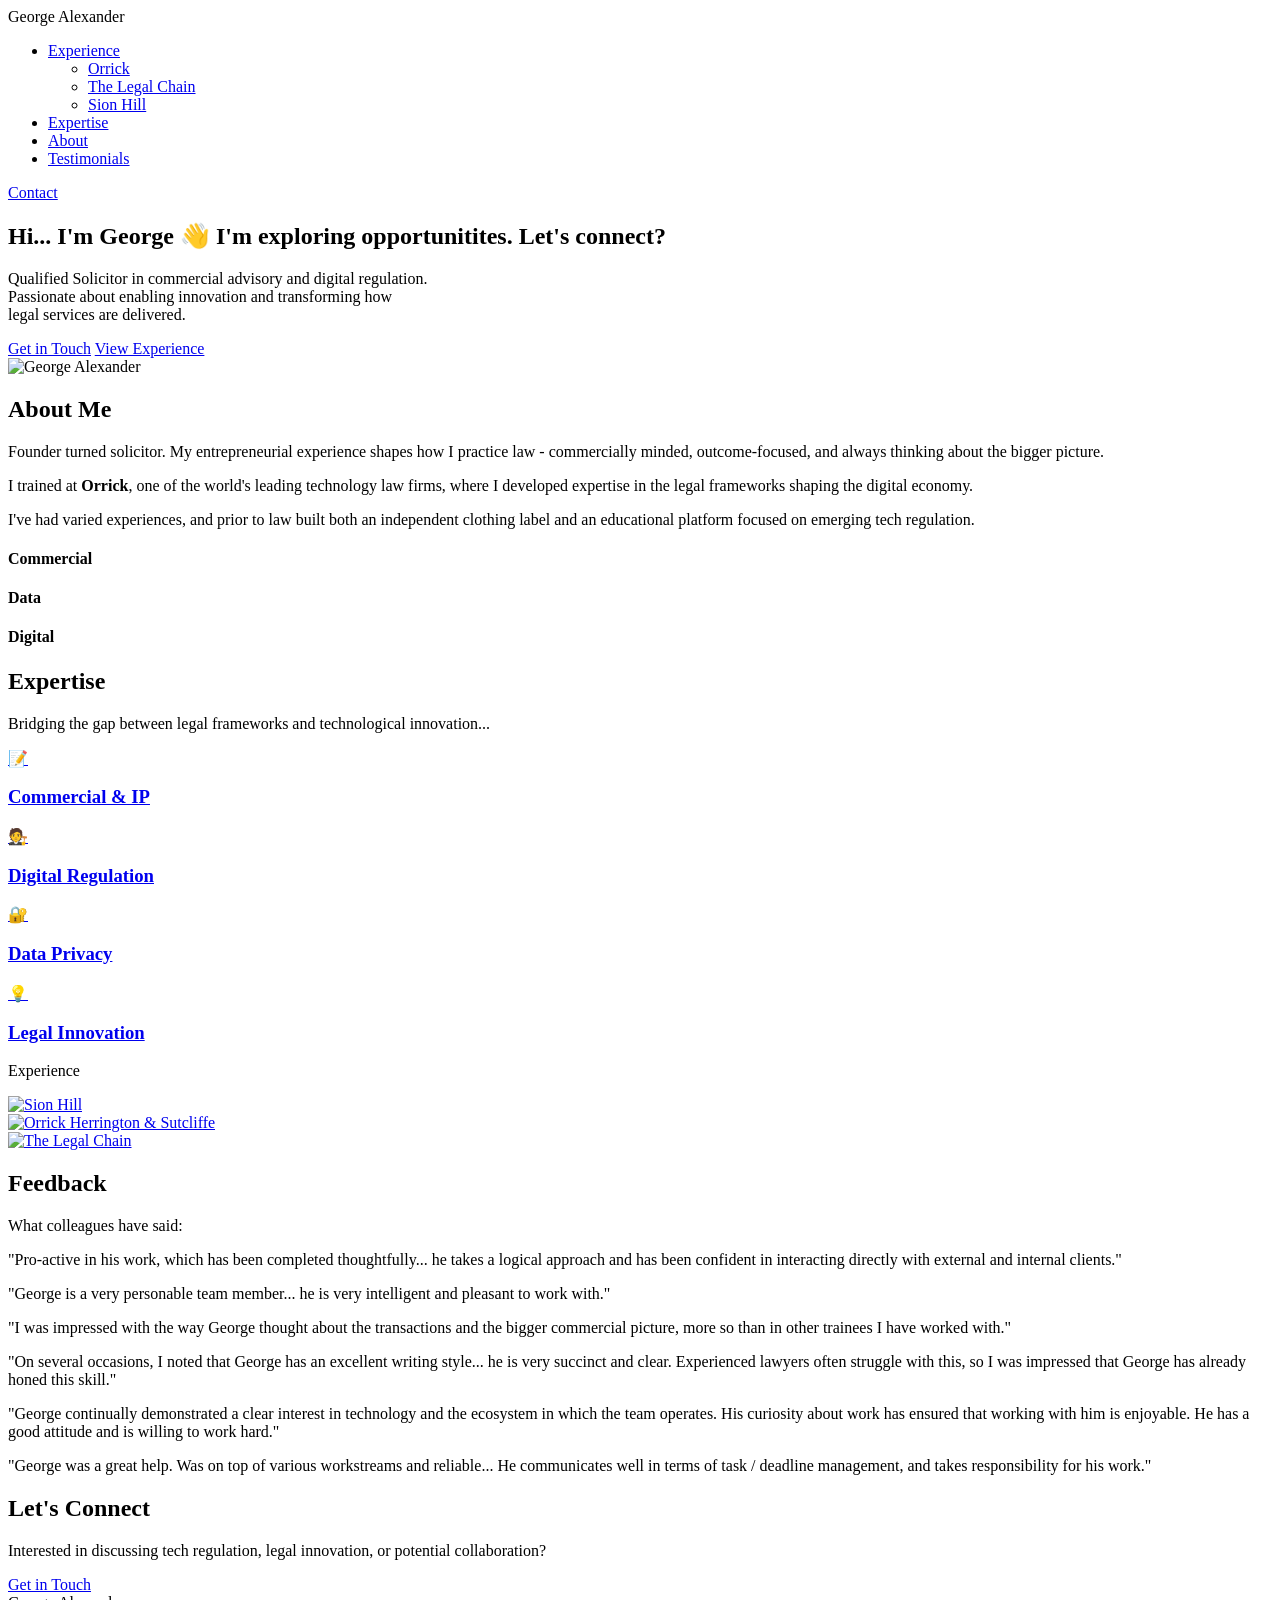
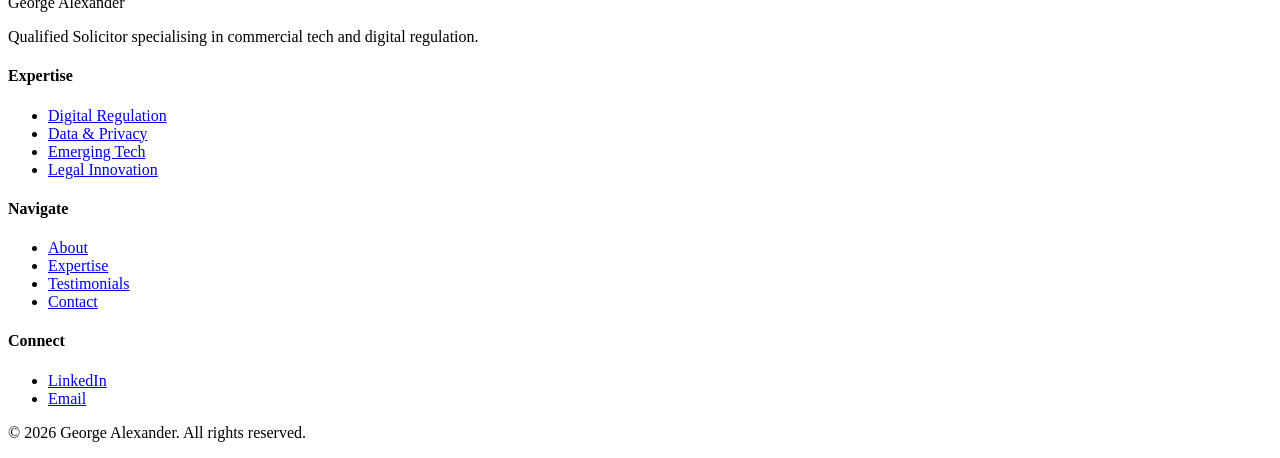
==== index.html @ dc5051fe "Add files via upload" ====
<!DOCTYPE html>
<html lang="en">
<head>
    <meta charset="UTF-8">
    <meta name="viewport" content="width=device-width, initial-scale=1.0">
    <title>George Alexander | Tech & Digital Regulation Solicitor</title>
    <link rel="preconnect" href="https://fonts.googleapis.com">
    <link rel="preconnect" href="https://fonts.gstatic.com" crossorigin>
    <link href="https://fonts.googleapis.com/css2?family=Space+Grotesk:wght@400;500;600;700&family=Inter:wght@400;500;600&display=swap" rel="stylesheet">
    <link rel="stylesheet" href="css/styles.css">
    <script>
        // Run before render to prevent browser scrolling to hash anchors
        if (history.scrollRestoration) history.scrollRestoration = 'manual';
        if (location.hash) history.replaceState(null, '', location.pathname + location.search);
        window.scrollTo(0, 0);
    </script>
</head>
<body>
    <!-- Navigation -->
    <nav>
        <div class="logo">George Alexander</div>
        <ul class="nav-links">
            <li class="nav-dropdown">
                <a href="#" class="nav-dropdown-toggle">Experience</a>
                <ul class="nav-dropdown-menu">
                    <li><a href="orrick.html">Orrick</a></li>
                    <li><a href="legal-chain.html">The Legal Chain</a></li>
                    <li><a href="sion-hill.html">Sion Hill</a></li>
                </ul>
            </li>
            <li><a href="#services">Expertise</a></li>
            <li><a href="#about">About</a></li>
            <li><a href="#testimonials">Testimonials</a></li>
        </ul>
        <a href="https://www.linkedin.com/in/george-alexander-3714641a6/" target="_blank" class="nav-cta">Contact</a>
    </nav>

    <!-- Hero Section -->
    <section class="hero">
        <div class="hero-content">
            <h1 class="hero-title" id="heroTitle">
                <span id="greeting"><span class="hi-text">Hi...</span> <span class="george">I'm George</span> <span class="emoji">👋</span></span>
                <span id="intro"><span class="im-text">I'm exploring opportunitites.</span></span>
                <span id="finalName"><span class="first-name">Let's</span> <span class="last-name">connect?</span></span>
         </h1>
            <p class="hero-tagline">
                Qualified Solicitor in <span>commercial advisory</span> and <span>digital regulation</span>.<br>
                Passionate about enabling innovation and transforming how <br>
                legal services are delivered.
            </p>
            <div class="hero-cta">
                <a href="https://www.linkedin.com/in/george-alexander-3714641a6/" target="_blank" class="btn-primary">Get in Touch</a>
                <a href="#services" class="btn-secondary">View Experience</a>
            </div>
        </div>
    </section>

  <!-- About Section -->
    <section class="about" id="about">
        <div class="about-container">
            <div class="about-image">
                <img src="assets/images/george-alexander.jpg" alt="George Alexander">
            </div>
            <div class="about-content">
                <h2>About Me</h2>
                <p>Founder turned solicitor. My entrepreneurial experience shapes how I practice law - commercially minded, outcome-focused, and always thinking about the bigger picture.</p>
                <p>I trained at <strong>Orrick</strong>, one of the world's leading technology law firms, where I developed expertise in the legal frameworks shaping the digital economy.</p>
                <p>I've had varied experiences, and prior to law built both an independent clothing label and an educational platform focused on emerging tech regulation.<br>
                    </p>
                <div class="about-stats">
                    <div class="stat">
                        <h4>Commercial</h4>
                        
                    </div>
                    <div class="stat">
                        <h4>Data</h4>
                       
                    </div>
                    <div class="stat">
                        <h4>Digital</h4>
                        
                    </div>
                </div>
            </div>
        </div>
    </section>
    
    <!-- Expertise Section -->
    <section class="services" id="services">
        <div class="section-header">
            <h2 class="section-title">Expertise</h2>
            <p class="section-subtitle">Bridging the gap between legal frameworks and technological innovation...</p>
        </div>
        <div class="services-grid">
            <a href="orrick.html" class="service-card green">
                <div class="service-icon">📝</div>
                <h3>Commercial & IP</h3>
            </a>
            <a href="orrick.html" class="service-card blue">
                <div class="service-icon">🧑‍⚖️</div>
                <h3>Digital Regulation</h3>
            </a>
            <a href="orrick.html" class="service-card purple">
                <div class="service-icon">🔐</div>
                <h3>Data Privacy</h3>
            </a>
            <a href="orrick.html" class="service-card orange">
                <div class="service-icon">💡</div>
                <h3>Legal Innovation</h3>
            </a>
        </div>
    </section>

    <!-- Experience Bar -->
    <section class="experience-bar">
        <div class="experience-container">
            <p class="experience-text">Experience</p>
            <div class="experience-logos">
                <div class="experience-item">
                    <a href="sion-hill.html">
                        <img src="assets/logos/sion-hill-logo.jpg" alt="Sion Hill" class="experience-logo sion-hill">
                    </a>
                </div>
                <div class="experience-item">
                    <a href="orrick.html">
                        <img src="assets/logos/orrick-logo.png" alt="Orrick Herrington & Sutcliffe" class="experience-logo orrick">
                    </a>
                </div>
                <div class="experience-item">
                    <a href="legal-chain.html">
                        <img src="assets/logos/tlc-logo.jpg" alt="The Legal Chain" class="experience-logo">
                    </a>
                </div>
            </div>
        </div>
    </section>

    <!-- Testimonials -->
    <section class="testimonials" id="testimonials">
        <div class="section-header">
            <h2 class="section-title">Feedback</h2>
            <p class="section-subtitle">What colleagues have said:</p>
        </div>
        <div class="testimonial-grid">
            <div class="testimonial-card">
                <p>"Pro-active in his work, which has been completed thoughtfully... he takes a logical approach and has been confident in interacting directly with external and internal clients."</p>
            </div>
            <div class="testimonial-card">
                <p>"George is a very personable team member... he is very intelligent and pleasant to work with."</p>
            </div>
            <div class="testimonial-card">
                <p>"I was impressed with the way George thought about the transactions and the bigger commercial picture, more so than in other trainees I have worked with."</p>
            </div>
            <div class="testimonial-card">
                <p>"On several occasions, I noted that George has an excellent writing style... he is very succinct and clear. Experienced lawyers often struggle with this, so I was impressed that George has already honed this skill."</p>
            </div>
            <div class="testimonial-card">
                <p>"George continually demonstrated a clear interest in technology and the ecosystem in which the team operates. His curiosity about work has ensured that working with him is enjoyable. He has a good attitude and is willing to work hard."</p>
            </div>
            <div class="testimonial-card">
                <p>"George was a great help. Was on top of various workstreams and reliable... He communicates well in terms of task / deadline management, and takes responsibility for his work."</p>
            </div>
        </div>
    </section>

    <!-- CTA Section -->
    <section class="cta" id="contact">
        <div class="cta-container">
            <h2>Let's Connect</h2>
            <p>Interested in discussing tech regulation, legal innovation, or potential collaboration?</p>
            <a href="https://www.linkedin.com/in/george-alexander-3714641a6/" target="_blank" class="btn-primary">Get in Touch</a>
        </div>
    </section>

    <!-- Footer -->
    <footer>
        <div class="footer-container">
            <div class="footer-brand">
                <div class="logo">George Alexander</div>
                <p>Qualified Solicitor specialising in commercial tech and digital regulation.</p>
            </div>
            <div class="footer-links">
                <h4>Expertise</h4>
                <ul>
                    <li><a href="#services">Digital Regulation</a></li>
                    <li><a href="#services">Data & Privacy</a></li>
                    <li><a href="#services">Emerging Tech</a></li>
                    <li><a href="#services">Legal Innovation</a></li>
                </ul>
            </div>
            <div class="footer-links">
                <h4>Navigate</h4>
                <ul>
                    <li><a href="#about">About</a></li>
                    <li><a href="#services">Expertise</a></li>
                    <li><a href="#testimonials">Testimonials</a></li>
                    <li><a href="#contact">Contact</a></li>
                </ul>
            </div>
            <div class="footer-links">
                <h4>Connect</h4>
                <ul>
                    <li><a href="https://www.linkedin.com/in/george-alexander-3714641a6/" target="_blank">LinkedIn</a></li>
                    <li><a href="#">Email</a></li>
                </ul>
            </div>
        </div>
        <div class="footer-bottom">
            <p>&copy; 2026 George Alexander. All rights reserved.</p>
        </div>
    </footer>
    <script src="js/main.js"></script>
</body>
</html>
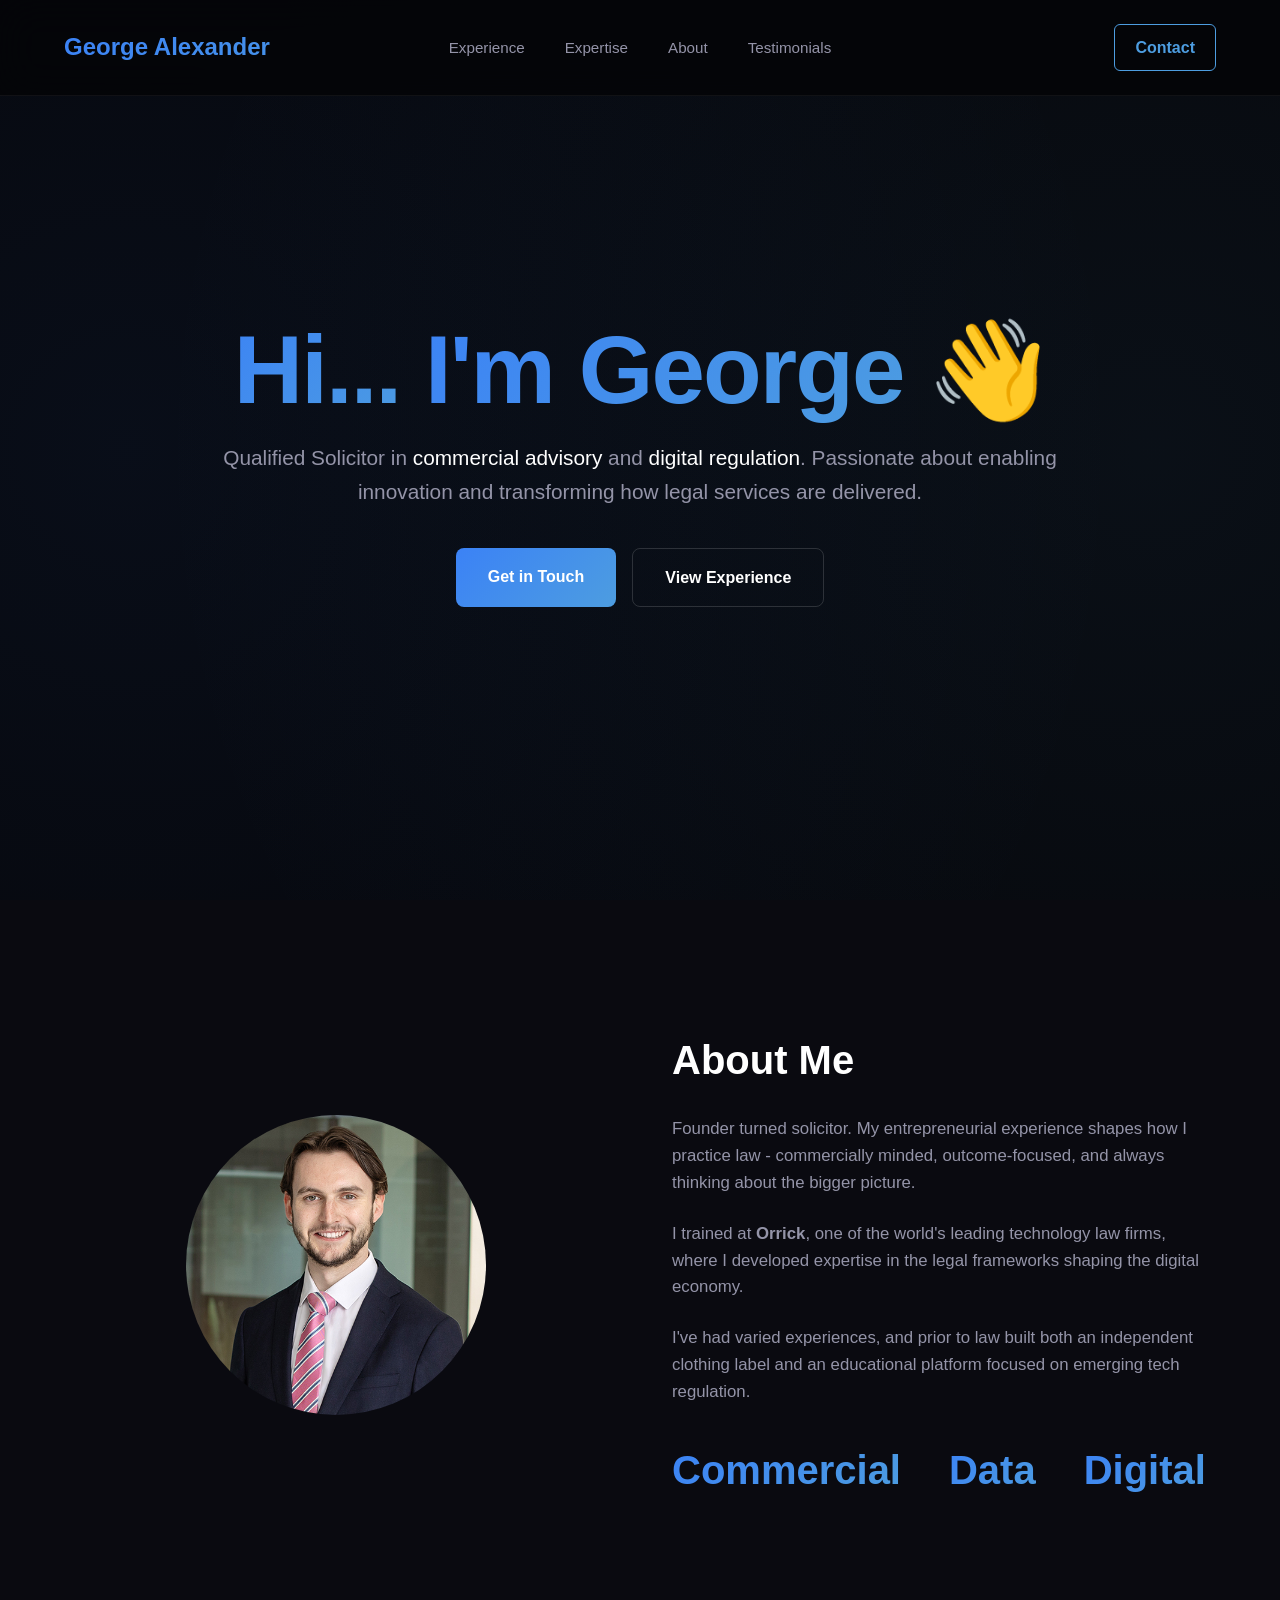
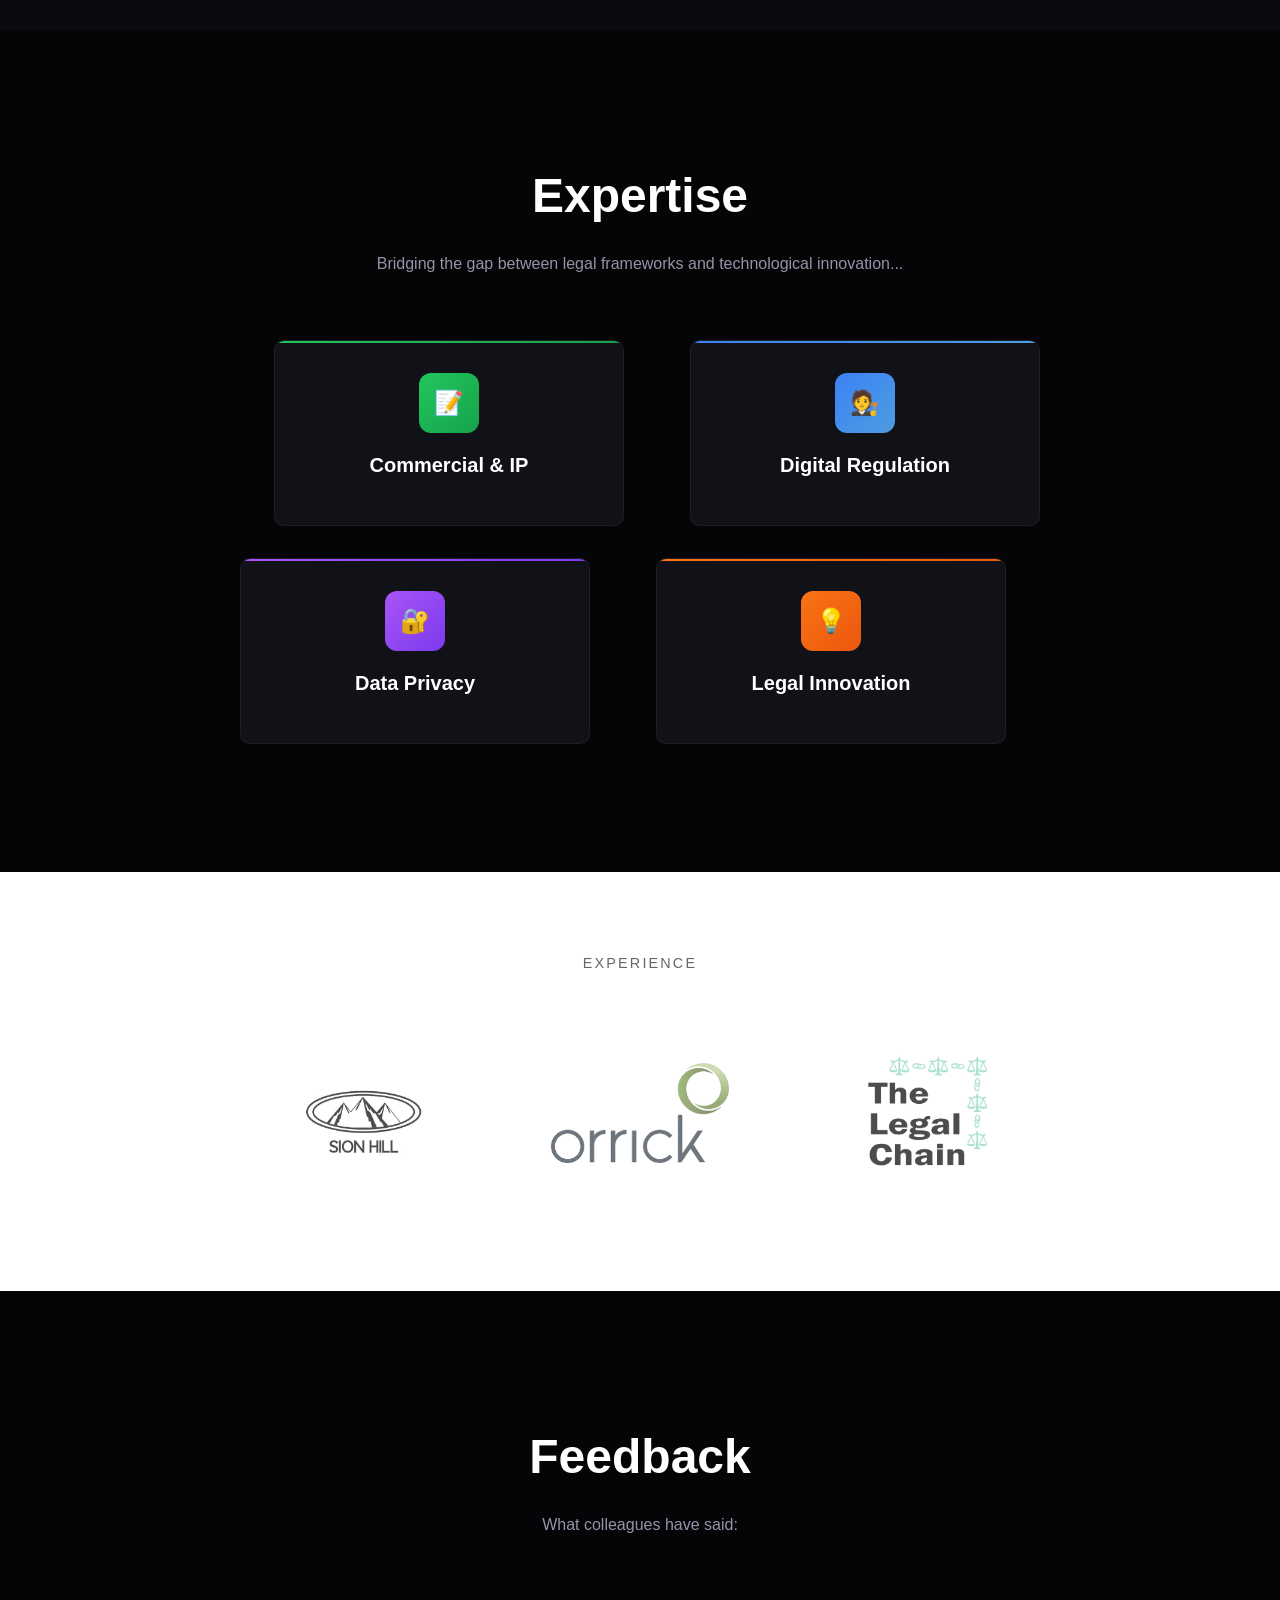
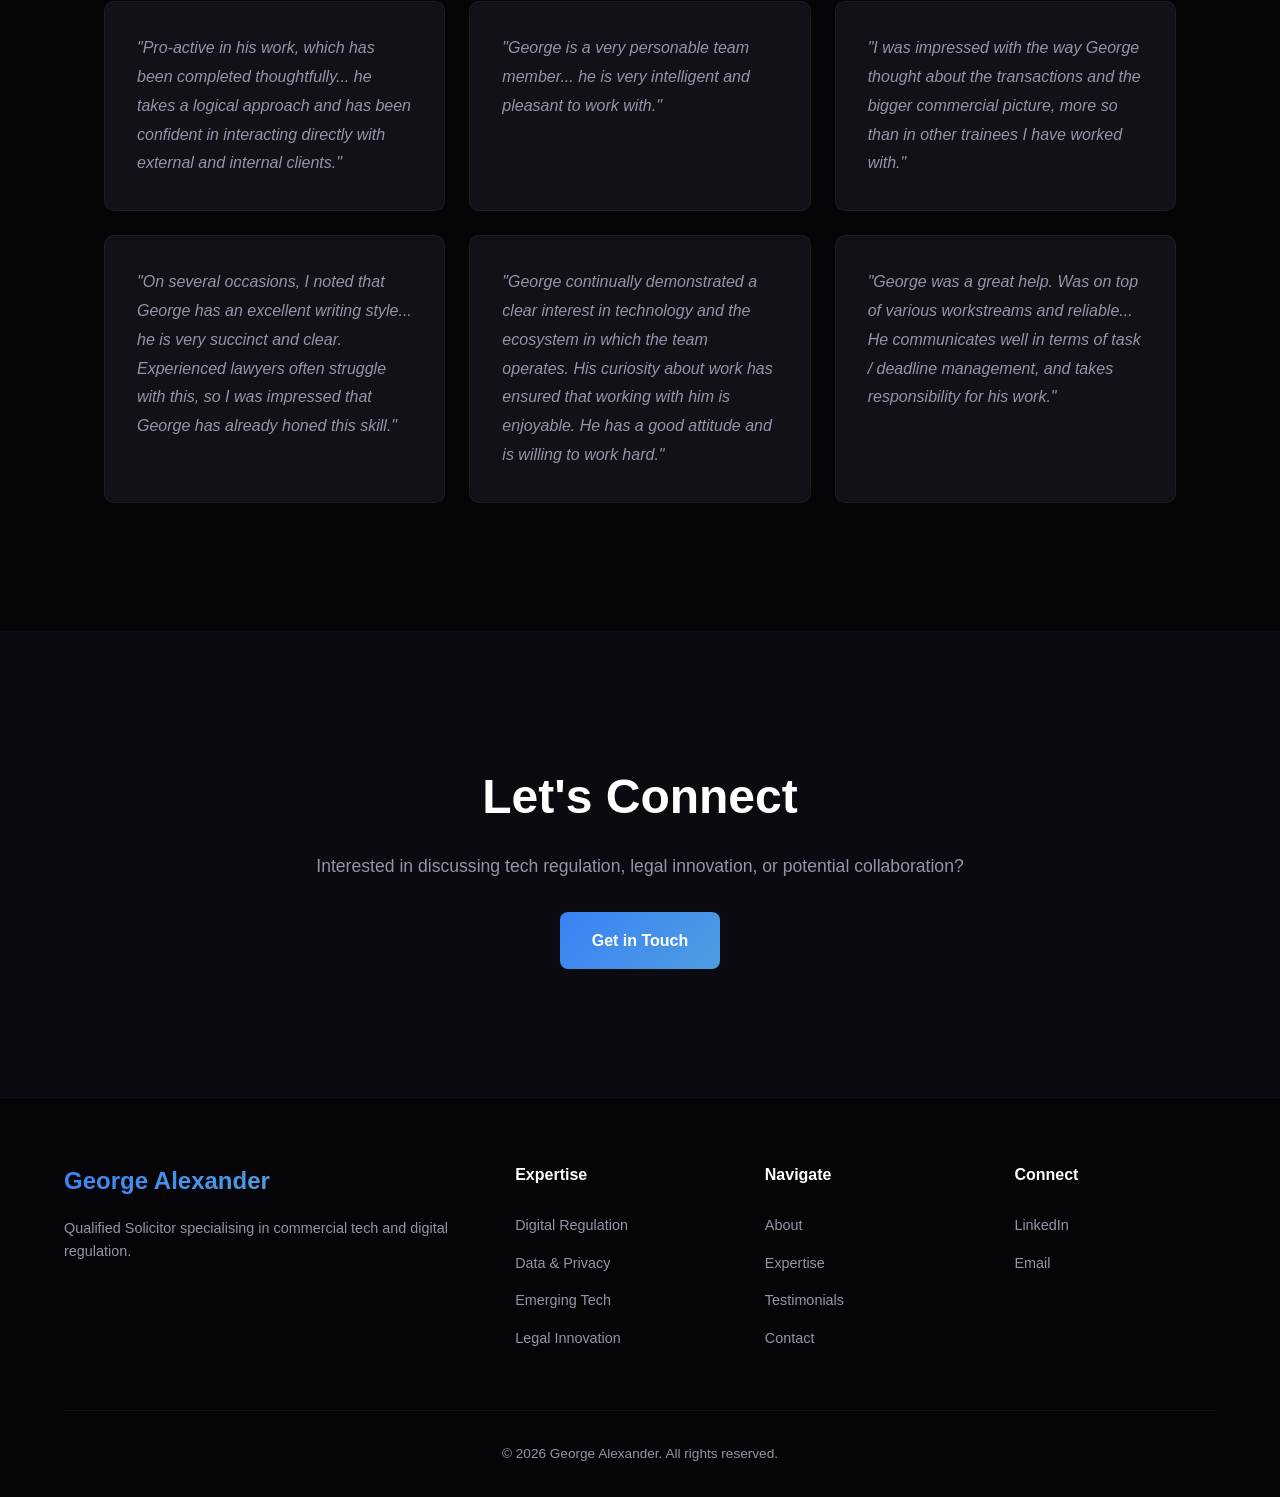
==== commit 3b309b5d: "Add mobile responsiveness across all pages - Add hamburger menu for mobile nav on all 4 pages - Fix " ====
--- a/index.html
+++ b/index.html
@@ -32,7 +32,12 @@
             <li><a href="#about">About</a></li>
             <li><a href="#testimonials">Testimonials</a></li>
         </ul>
-        <a href="https://www.linkedin.com/in/george-alexander-3714641a6/" target="_blank" class="nav-cta">Contact</a>
+        <div class="nav-right">
+            <a href="https://www.linkedin.com/in/george-alexander-3714641a6/" target="_blank" class="nav-cta">Contact</a>
+            <button class="nav-hamburger" aria-label="Toggle menu">
+                <span></span><span></span><span></span>
+            </button>
+        </div>
     </nav>
 
     <!-- Hero Section -->
@@ -44,8 +49,8 @@
                 <span id="finalName"><span class="first-name">Let's</span> <span class="last-name">connect?</span></span>
          </h1>
             <p class="hero-tagline">
-                Qualified Solicitor in <span>commercial advisory</span> and <span>digital regulation</span>.<br>
-                Passionate about enabling innovation and transforming how <br>
+                Qualified Solicitor in <span>commercial advisory</span> and <span>digital regulation</span>.
+                Passionate about enabling innovation and transforming how
                 legal services are delivered.
             </p>
             <div class="hero-cta">
--- a/css/styles.css
+++ b/css/styles.css
@@ -0,0 +1,1051 @@
+/* ========================================
+   George Alexander Portfolio - Main Styles
+   ======================================== */
+
+/* Reset & Variables */
+* {
+    margin: 0;
+    padding: 0;
+    box-sizing: border-box;
+}
+
+:root {
+    --bg-primary: #050508;
+    --bg-secondary: #0a0a10;
+    --bg-card: #111118;
+    --text-primary: #ffffff;
+    --text-secondary: #9494a8;
+    --accent-blue: #4d9de0;
+    --accent-blue-bright: #3b82f6;
+    --accent-blue-dark: #2563eb;
+    --gradient: linear-gradient(135deg, #3b82f6 0%, #4d9de0 100%);
+}
+
+body {
+    font-family: 'Inter', sans-serif;
+    background-color: var(--bg-primary);
+    color: var(--text-primary);
+    line-height: 1.6;
+    overflow-x: hidden;
+}
+
+/* ========================================
+   Navigation
+   ======================================== */
+nav {
+    position: fixed;
+    top: 0;
+    width: 100%;
+    padding: 1.5rem 5%;
+    display: grid;
+    grid-template-columns: 1fr auto 1fr;
+    align-items: center;
+    z-index: 1000;
+    background: rgba(5, 5, 8, 0.9);
+    backdrop-filter: blur(20px);
+    border-bottom: 1px solid rgba(255, 255, 255, 0.05);
+}
+
+
+.logo {
+    font-family: 'Space Grotesk', sans-serif;
+    font-size: 1.5rem;
+    font-weight: 700;
+    background: var(--gradient);
+    -webkit-background-clip: text;
+    -webkit-text-fill-color: transparent;
+    background-clip: text;
+}
+
+.nav-links {
+    display: flex;
+    gap: 2.5rem;
+    list-style: none;
+}
+
+.nav-links a {
+    color: var(--text-secondary);
+    text-decoration: none;
+    font-size: 0.95rem;
+    font-weight: 500;
+    transition: color 0.3s ease;
+}
+
+.nav-links a:hover {
+    color: var(--text-primary);
+}
+
+/* Dropdown */
+.nav-dropdown {
+    position: relative;
+}
+
+.nav-dropdown-toggle {
+    cursor: pointer;
+}
+
+.nav-dropdown-menu {
+    position: absolute;
+    top: 100%;
+    left: 50%;
+    transform: translateX(-50%);
+    margin-top: 0.75rem;
+    background: rgba(17, 17, 24, 0.95);
+    backdrop-filter: blur(20px);
+    border: 1px solid rgba(255, 255, 255, 0.1);
+    border-radius: 10px;
+    padding: 0.5rem 0;
+    min-width: 180px;
+    list-style: none;
+    opacity: 0;
+    visibility: hidden;
+    transition: opacity 0.2s ease, visibility 0.2s ease, transform 0.2s ease;
+    transform: translateX(-50%) translateY(5px);
+    z-index: 1001;
+}
+
+.nav-dropdown:hover .nav-dropdown-menu {
+    opacity: 1;
+    visibility: visible;
+    transform: translateX(-50%) translateY(0);
+}
+
+.nav-dropdown-menu li {
+    margin: 0;
+}
+
+.nav-dropdown-menu a {
+    display: block;
+    padding: 0.6rem 1.25rem;
+    color: var(--text-secondary);
+    text-decoration: none;
+    font-size: 0.9rem;
+    font-weight: 500;
+    transition: color 0.2s ease, background 0.2s ease;
+    white-space: nowrap;
+}
+
+.nav-dropdown-menu a:hover {
+    color: var(--text-primary);
+    background: rgba(59, 130, 246, 0.08);
+}
+
+.nav-right {
+    justify-self: end;
+    display: flex;
+    align-items: center;
+    gap: 1rem;
+}
+
+.nav-cta {
+    padding: 0.6rem 1.25rem;
+    background: transparent;
+    border: 1px solid var(--accent-blue);
+    border-radius: 6px;
+    color: var(--accent-blue);
+    font-weight: 600;
+    cursor: pointer;
+    transition: background 0.3s ease, color 0.3s ease;
+    width: fit-content;
+    display: inline-flex;
+    align-items: center;
+    white-space: nowrap;
+    text-decoration: none;
+}
+
+.nav-cta:hover {
+    background: var(--accent-blue);
+    color: white;
+}
+
+.nav-hamburger {
+    display: none;
+    flex-direction: column;
+    justify-content: center;
+    gap: 5px;
+    background: none;
+    border: none;
+    cursor: pointer;
+    padding: 0.25rem;
+}
+
+.nav-hamburger span {
+    display: block;
+    width: 24px;
+    height: 2px;
+    background: var(--text-primary);
+    border-radius: 2px;
+    transition: all 0.3s ease;
+}
+
+/* ========================================
+   Hero Section
+   ======================================== */
+.hero {
+    min-height: 100vh;
+    display: flex;
+    flex-direction: column;
+    justify-content: center;
+    align-items: center;
+    text-align: center;
+    padding: 0 5%;
+    position: relative;
+    overflow: hidden;
+}
+
+.hero::before {
+    content: '';
+    position: absolute;
+    top: -50%;
+    left: -50%;
+    width: 200%;
+    height: 200%;
+    background: radial-gradient(circle at 30% 50%, rgba(59, 130, 246, 0.07) 0%, transparent 50%),
+                radial-gradient(circle at 70% 50%, rgba(77, 157, 224, 0.07) 0%, transparent 50%);
+}
+
+.hero-content {
+    position: relative;
+    z-index: 1;
+    max-width: 900px;
+}
+
+/* Hero Title Animation Styles */
+.hero-title {
+    font-family: 'Space Grotesk', sans-serif;
+    font-size: clamp(3rem, 8vw, 6rem);
+    font-weight: 700;
+    letter-spacing: -0.02em;
+    margin-bottom: 1.5rem;
+    min-height: 1.3em;
+    position: relative;
+}
+
+/* Gradient text for animated spans */
+.hero-title #intro,
+.hero-title #finalName .first-name,
+.hero-title #finalName .last-name {
+    background: var(--gradient);
+    -webkit-background-clip: text;
+    -webkit-text-fill-color: transparent;
+    background-clip: text;
+}
+
+/* Greeting child spans get gradient individually */
+.hero-title .hi-text,
+.hero-title .george {
+    display: inline-block;
+    background: var(--gradient);
+    -webkit-background-clip: text;
+    -webkit-text-fill-color: transparent;
+    background-clip: text;
+}
+
+.hero-title .hi-text {
+    opacity: 0;
+    transform: translateY(20px);
+    transition: all 0.6s cubic-bezier(0.68, -0.55, 0.265, 1.55);
+}
+
+.hero-title .george {
+    opacity: 0;
+    transform: translateY(20px);
+    transition: all 0.6s cubic-bezier(0.68, -0.55, 0.265, 1.55);
+}
+
+/* Keep emoji yellow */
+.hero-title .emoji {
+    -webkit-text-fill-color: initial;
+    background: none;
+    opacity: 0;
+    transform: translateY(20px);
+    transition: all 0.6s cubic-bezier(0.68, -0.55, 0.265, 1.55);
+    display: inline-block;
+    transform-origin: 70% 80%;
+}
+
+.hero-title .emoji.waving {
+    animation: wave 1.8s ease-in-out;
+}
+
+@keyframes wave {
+    0%   { transform: rotate(0deg); }
+    15%  { transform: rotate(14deg); }
+    30%  { transform: rotate(-8deg); }
+    45%  { transform: rotate(14deg); }
+    60%  { transform: rotate(-4deg); }
+    75%  { transform: rotate(10deg); }
+    100% { transform: rotate(0deg); }
+}
+
+/* Greeting and Intro - absolutely positioned, start hidden */
+.hero-title {
+    font-family: 'Space Grotesk', sans-serif;
+    font-size: clamp(3rem, 8vw, 6rem);
+    font-weight: 700;
+    letter-spacing: -0.02em;
+    margin-bottom: 1.5rem;
+    min-height: 1.3em;
+    position: relative;
+    width: 100%; /* Add this */
+    display: flex; /* Add this */
+    justify-content: center; /* Add this */
+}
+
+/* Greeting and Intro - absolutely positioned, start hidden */
+.hero-title #greeting,
+.hero-title #intro {
+    display: block;
+    position: absolute;
+    left: 50%;
+    top: 0;
+    width: max-content; /* Change from 100% to max-content */
+    opacity: 0;
+    transform: translateX(-50%) translateY(20px);
+    transition: opacity 0.5s ease, transform 0.5s ease;
+    text-align: center;
+    white-space: nowrap;
+}
+
+/* Intro text parts for squeeze animation */
+.hero-title #intro .im-text {
+    display: inline-block;
+    transition: all 0.6s cubic-bezier(0.68, -0.55, 0.265, 1.55);
+    text-align: center;
+    white-space: nowrap; /* Keep this */
+}
+
+/* Final Name - hidden by default, JS controls visibility */
+.hero-title #finalName {
+    display: none;
+    position: absolute;
+    top: 0;
+    left: 50%;
+    transform: translateX(-50%);
+    text-align: center;
+    white-space: nowrap;
+    width: max-content; /* Add this */
+}
+
+/* First and Last name parts */
+.hero-title #finalName .first-name,
+.hero-title #finalName .last-name {
+    display: inline-block;
+    opacity: 0;
+    transition: all 0.6s cubic-bezier(0.68, -0.55, 0.265, 1.55);
+}
+
+.hero-title #finalName .first-name {
+    transform: translateY(20px);
+}
+
+.hero-title #finalName .last-name {
+    transform: translateY(20px);
+}
+
+.hero-title #finalName .first-name.visible,
+.hero-title #finalName .last-name.visible {
+    opacity: 1;
+    transform: translateX(0);
+   
+}
+
+/* Hero Tagline */
+.hero-tagline {
+    font-size: clamp(1.05rem, 2.2vw, 1.3rem);
+    color: var(--text-secondary);
+    max-width: 850px;
+    margin: 0 auto 2.5rem;
+    animation: fadeInUp 1s ease 0.2s both;
+}
+
+.hero-tagline span {
+    color: var(--text-primary);
+    font-weight: 500;
+}
+
+.hero-cta {
+    display: flex;
+    gap: 1rem;
+    justify-content: center;
+    flex-wrap: wrap;
+    animation: fadeInUp 1s ease 0.4s both;
+}
+
+/* ========================================
+   Buttons
+   ======================================== */
+.btn-primary {
+    padding: 1rem 2rem;
+    background: var(--gradient);
+    border: none;
+    border-radius: 8px;
+    color: white;
+    font-size: 1rem;
+    font-weight: 600;
+    cursor: pointer;
+    transition: transform 0.3s ease, box-shadow 0.3s ease;
+    text-decoration: none;
+    display: inline-block;
+}
+
+.btn-primary:hover {
+    transform: translateY(-1px);
+    box-shadow: 0 10px 40px rgba(59, 130, 246, 0.15);
+}
+
+.btn-secondary {
+    padding: 1rem 2rem;
+    background: transparent;
+    border: 1px solid rgba(255, 255, 255, 0.15);
+    border-radius: 8px;
+    color: var(--text-primary);
+    font-size: 1rem;
+    font-weight: 600;
+    cursor: pointer;
+    transition: all 0.3s ease;
+    text-decoration: none;
+    display: inline-block;
+}
+
+.btn-secondary:hover {
+    border-color: var(--accent-blue);
+    background: rgba(59, 130, 246, 0.08);
+}
+
+@keyframes fadeInUp {
+    from {
+        opacity: 0;
+        transform: translateY(30px);
+    }
+    to {
+        opacity: 1;
+        transform: translateY(0);
+    }
+}
+
+/* ========================================
+   Credibility Bar
+   ======================================== */
+.credibility {
+    padding: 4rem 5%;
+    background: var(--bg-secondary);
+    border-top: 1px solid rgba(255, 255, 255, 0.05);
+    border-bottom: 1px solid rgba(255, 255, 255, 0.05);
+}
+
+.credibility-text {
+    text-align: center;
+    color: var(--text-secondary);
+    font-size: 0.9rem;
+    text-transform: uppercase;
+    letter-spacing: 0.1em;
+    margin-bottom: 2rem;
+}
+
+.credibility-logos {
+    display: flex;
+    justify-content: center;
+    align-items: center;
+    gap: 4rem;
+    flex-wrap: wrap;
+    opacity: 0.6;
+}
+
+.credibility-logos span {
+    font-family: 'Space Grotesk', sans-serif;
+    font-size: 1.25rem;
+    font-weight: 600;
+    color: var(--text-secondary);
+}
+
+/* ========================================
+   Services/Expertise Section
+   ======================================== */
+.services {
+    padding: 8rem 5%;
+    max-width: 1400px;
+    margin: 0 auto;
+}
+
+.section-header {
+    text-align: center;
+    margin-bottom: 4rem;
+}
+
+.section-title {
+    font-family: 'Space Grotesk', sans-serif;
+    font-size: clamp(2rem, 4vw, 3rem);
+    font-weight: 700;
+    margin-bottom: 1rem;
+}
+
+.section-subtitle {
+    color: var(--text-secondary);
+    font-size: 1rem;
+    max-width: 600px;
+    margin: 0 auto;
+}
+
+.services-grid {
+    display: flex;
+    flex-wrap: wrap;
+    justify-content: center;
+    gap: 2rem;
+    max-width: 800px;
+    margin: 0 auto;
+}
+
+/* Diamond layout using flexbox */
+.service-card:nth-child(1) {
+    flex-basis: 350px;
+    margin: 0 auto;
+}
+
+.service-card:nth-child(2),
+.service-card:nth-child(3) {
+    flex-basis: 350px;
+    margin: 0;
+}
+
+.service-card:nth-child(4) {
+    flex-basis: 350px;
+    margin: 0 auto;
+}
+
+/* Responsive: Stack on smaller screens */
+@media (max-width: 768px) {
+    .services-grid {
+        gap: 2rem;
+    }
+    
+    .service-card:nth-child(1),
+    .service-card:nth-child(2),
+    .service-card:nth-child(3),
+    .service-card:nth-child(4) {
+        flex-basis: 100%;
+        margin: 0;
+    }
+}
+
+.service-card {
+    background: var(--bg-card);
+    border: 1px solid rgba(255, 255, 255, 0.05);
+    border-radius: 10px;
+    padding: 2rem;
+    transition: all 0.3s ease;
+    position: relative;
+    overflow: hidden;
+    display: flex;
+    flex-direction: column;
+    align-items: center;
+    justify-content: center;
+    text-align: center;
+    text-decoration: none;
+    color: var(--text-primary);
+    cursor: pointer;
+}
+
+.service-card::before {
+    content: '';
+    position: absolute;
+    top: 0;
+    left: 0;
+    right: 0;
+    height: 2px;
+    border-radius: 10px 10px 0 0;
+}
+
+.service-card.blue::before {
+    background: linear-gradient(90deg, #3b82f6, #4d9de0);
+}
+
+.service-card.purple::before {
+    background: linear-gradient(90deg, #a855f7, #7c3aed);
+}
+
+.service-card.green::before {
+    background: linear-gradient(90deg, #22c55e, #16a34a);
+}
+
+.service-card.orange::before {
+    background: linear-gradient(90deg, #f97316, #ea580c);
+}
+
+.service-card:hover {
+    transform: translateY(-2px);
+    box-shadow: 0 12px 40px rgba(0, 0, 0, 0.2);
+}
+
+.service-card.blue:hover {
+    border-color: rgba(59, 130, 246, 0.25);
+    box-shadow: 0 16px 48px rgba(59, 130, 246, 0.08);
+}
+
+.service-card.purple:hover {
+    border-color: rgba(168, 85, 247, 0.25);
+    box-shadow: 0 16px 48px rgba(168, 85, 247, 0.08);
+}
+
+.service-card.green:hover {
+    border-color: rgba(34, 197, 94, 0.25);
+    box-shadow: 0 16px 48px rgba(34, 197, 94, 0.08);
+}
+
+.service-card.orange:hover {
+    border-color: rgba(249, 115, 22, 0.25);
+    box-shadow: 0 16px 48px rgba(249, 115, 22, 0.08);
+}
+
+.service-icon {
+    width: 60px;
+    height: 60px;
+    border-radius: 12px;
+    display: flex;
+    align-items: center;
+    justify-content: center;
+    font-size: 1.5rem;
+    margin-bottom: 1rem;
+    transition: transform 0.3s ease;
+}
+
+.service-card:hover .service-icon {
+    transform: scale(1.05);
+}
+
+.service-card.blue .service-icon {
+    background: linear-gradient(135deg, #3b82f6, #4d9de0);
+}
+
+.service-card.purple .service-icon {
+    background: linear-gradient(135deg, #a855f7, #7c3aed);
+}
+
+.service-card.green .service-icon {
+    background: linear-gradient(135deg, #22c55e, #16a34a);
+}
+
+.service-card.orange .service-icon {
+    background: linear-gradient(135deg, #f97316, #ea580c);
+}
+
+.service-card h3 {
+    font-family: 'Space Grotesk', sans-serif;
+    font-size: 1.25rem;
+    font-weight: 600;
+    margin-bottom: 0.75rem;
+}
+
+.service-card p {
+    color: var(--text-secondary);
+    font-size: 0.95rem;
+}
+
+/* ========================================
+   About Section
+   ======================================== */
+.about {
+    padding: 8rem 5%;
+    background: var(--bg-secondary);
+}
+
+.about-container {
+    max-width: 1200px;
+    margin: 0 auto;
+    display: grid;
+    grid-template-columns: 1fr 1fr;
+    gap: 4rem;
+    align-items: center;
+}
+
+.about-image {
+    width: 300px;
+    height: 300px;
+    border-radius: 50%;
+    overflow: hidden;
+    margin: 0 auto;
+}
+
+.about-image img {
+    width: 100%;
+    height: 100%;
+    object-fit: cover;
+}
+
+.about-content h2 {
+    font-family: 'Space Grotesk', sans-serif;
+    font-size: clamp(2rem, 4vw, 2.5rem);
+    font-weight: 700;
+    margin-bottom: 1.5rem;
+}
+
+.about-content p {
+    color: var(--text-secondary);
+    margin-bottom: 1.5rem;
+    font-size: 1.05rem;
+}
+
+.about-stats {
+    display: flex;
+    gap: 3rem;
+    margin-top: 2rem;
+}
+
+.stat h4 {
+    font-family: 'Space Grotesk', sans-serif;
+    font-size: 2.5rem;
+    font-weight: 700;
+    background: var(--gradient);
+    -webkit-background-clip: text;
+    -webkit-text-fill-color: transparent;
+    background-clip: text;
+}
+
+.stat p {
+    color: var(--text-secondary);
+    font-size: 0.9rem;
+}
+
+/* ========================================
+   Experience Bar
+   ======================================== */
+.experience-bar {
+    padding: 5rem 5%;
+    background: #ffffff;
+    position: relative;
+}
+
+.experience-container {
+    max-width: 1200px;
+    margin: 0 auto;
+}
+
+.experience-text {
+    text-align: center;
+    color: #666;
+    font-size: 0.9rem;
+    text-transform: uppercase;
+    letter-spacing: 0.15em;
+    margin-bottom: 3rem;
+}
+
+.experience-logos {
+  display: grid;
+  grid-template-columns: 1fr auto 1fr; /* left takes remaining space, middle fixed, right takes remaining */
+  align-items: center;
+  column-gap: 5rem;
+  width: 100%;
+}
+
+.experience-item:nth-child(1) { justify-self: end; }
+.experience-item:nth-child(2) { justify-self: center; } /* Orrick */
+.experience-item:nth-child(3) { justify-self: start; }
+
+.experience-item {
+    display: flex;
+    align-items: center;
+    justify-content: center;
+    opacity: 0;
+    transform: translateY(20px);
+    transition: opacity 0.8s ease, transform 0.8s ease;
+}
+
+.experience-item.visible {
+    opacity: 1;
+    transform: translateY(0);
+}
+
+.experience-item:nth-child(1) { transition-delay: 0.1s; }
+.experience-item:nth-child(2) { transition-delay: 0.3s; }
+.experience-item:nth-child(3) { transition-delay: 0.5s; }
+
+.experience-logo {
+    height: 120px;
+    width: auto;
+    object-fit: contain;
+    opacity: 0.7;
+    transition: opacity 0.3s ease;
+}
+
+.experience-logo:hover {
+    opacity: 1;
+}
+
+.experience-logo.sion-hill {
+    height: 180px;
+    transform: translateX(50px) translateY(10px);
+    
+
+}
+
+.experience-logo.orrick {
+    height: 100px;
+}
+
+.experience-item span {
+    font-family: 'Space Grotesk', sans-serif;
+    font-size: 1.1rem;
+    font-weight: 500;
+    color: #333;
+}
+
+/* ========================================
+   Testimonials
+   ======================================== */
+.testimonials {
+    padding: 8rem 5%;
+    max-width: 1200px;
+    margin: 0 auto;
+}
+
+.testimonial-grid {
+    display: grid;
+    grid-template-columns: repeat(auto-fit, minmax(320px, 1fr));
+    gap: 1.5rem;
+}
+
+.testimonial-card {
+    background: var(--bg-card);
+    border: 1px solid rgba(255, 255, 255, 0.05);
+    border-radius: 10px;
+    padding: 2rem;
+    transition: all 0.3s ease;
+}
+
+.testimonial-card:hover {
+    border-color: rgba(59, 130, 246, 0.15);
+}
+
+.testimonial-card p {
+    color: var(--text-secondary);
+    font-size: 1rem;
+    font-style: italic;
+    margin-bottom: 0;
+    line-height: 1.8;
+}
+
+.testimonial-author {
+    display: flex;
+    align-items: center;
+    gap: 1rem;
+}
+
+.author-avatar {
+    width: 50px;
+    height: 50px;
+    background: var(--gradient);
+    border-radius: 50%;
+}
+
+.author-info h4 {
+    font-weight: 600;
+    font-size: 1rem;
+}
+
+.author-info span {
+    color: var(--text-secondary);
+    font-size: 0.85rem;
+}
+
+/* ========================================
+   CTA Section
+   ======================================== */
+.cta {
+    padding: 8rem 5%;
+    background: var(--bg-secondary);
+    text-align: center;
+}
+
+.cta-container {
+    max-width: 700px;
+    margin: 0 auto;
+}
+
+.cta h2 {
+    font-family: 'Space Grotesk', sans-serif;
+    font-size: clamp(2rem, 4vw, 3rem);
+    font-weight: 700;
+    margin-bottom: 1rem;
+}
+
+.cta p {
+    color: var(--text-secondary);
+    font-size: 1.1rem;
+    margin-bottom: 2rem;
+}
+
+/* ========================================
+   Footer
+   ======================================== */
+footer {
+    padding: 4rem 5% 2rem;
+    border-top: 1px solid rgba(255, 255, 255, 0.05);
+}
+
+.footer-container {
+    max-width: 1200px;
+    margin: 0 auto;
+    display: grid;
+    grid-template-columns: 2fr 1fr 1fr 1fr;
+    gap: 3rem;
+}
+
+.footer-brand .logo {
+    margin-bottom: 1rem;
+    display: inline-block;
+}
+
+.footer-brand p {
+    color: var(--text-secondary);
+    font-size: 0.9rem;
+}
+
+.footer-links h4 {
+    font-family: 'Space Grotesk', sans-serif;
+    font-size: 1rem;
+    font-weight: 600;
+    margin-bottom: 1.5rem;
+}
+
+.footer-links ul {
+    list-style: none;
+}
+
+.footer-links li {
+    margin-bottom: 0.75rem;
+}
+
+.footer-links a {
+    color: var(--text-secondary);
+    text-decoration: none;
+    font-size: 0.9rem;
+    transition: color 0.3s ease;
+}
+
+.footer-links a:hover {
+    color: var(--text-primary);
+}
+
+.footer-bottom {
+    max-width: 1200px;
+    margin: 3rem auto 0;
+    padding-top: 2rem;
+    border-top: 1px solid rgba(255, 255, 255, 0.05);
+    text-align: center;
+    color: var(--text-secondary);
+    font-size: 0.85rem;
+}
+
+/* ========================================
+   Responsive
+   ======================================== */
+@media (max-width: 768px) {
+    /* Nav */
+    .nav-hamburger {
+        display: flex;
+    }
+
+    .nav-links {
+        display: none;
+        position: absolute;
+        top: 100%;
+        left: 0;
+        right: 0;
+        flex-direction: column;
+        background: rgba(5, 5, 8, 0.98);
+        backdrop-filter: blur(20px);
+        border-bottom: 1px solid rgba(255, 255, 255, 0.05);
+        padding: 0.5rem 5% 1rem;
+        gap: 0;
+        list-style: none;
+    }
+
+    .nav-links.open {
+        display: flex;
+    }
+
+    .nav-links li {
+        padding: 0.75rem 0;
+        border-bottom: 1px solid rgba(255, 255, 255, 0.05);
+    }
+
+    .nav-links li:last-child {
+        border-bottom: none;
+    }
+
+    .nav-links a {
+        font-size: 1rem;
+    }
+
+    /* Dropdown on mobile — show inline */
+    .nav-dropdown-menu {
+        position: static;
+        transform: none !important;
+        opacity: 1 !important;
+        visibility: visible !important;
+        background: transparent;
+        border: none;
+        border-radius: 0;
+        padding: 0;
+        margin: 0;
+        min-width: unset;
+        box-shadow: none;
+    }
+
+    .nav-dropdown-menu a {
+        padding: 0.4rem 1rem;
+        font-size: 0.9rem;
+    }
+
+    /* About */
+    .about-container {
+        grid-template-columns: 1fr;
+    }
+
+    .about-image {
+        width: 220px;
+        height: 220px;
+    }
+
+    .about-stats {
+        flex-wrap: wrap;
+        gap: 1.5rem;
+    }
+
+    /* Experience logos */
+    .experience-logos {
+        grid-template-columns: 1fr;
+        row-gap: 2.5rem;
+        column-gap: 0;
+    }
+
+    .experience-item:nth-child(1),
+    .experience-item:nth-child(2),
+    .experience-item:nth-child(3) {
+        justify-self: center;
+    }
+
+    .experience-logo.sion-hill {
+        transform: none;
+        height: 130px;
+    }
+
+    /* Credibility */
+    .credibility-logos {
+        gap: 2rem;
+    }
+
+    /* Footer */
+    .footer-container {
+        grid-template-columns: 1fr;
+        gap: 2rem;
+    }
+
+    /* Sections padding */
+    .services,
+    .about,
+    .testimonials,
+    .cta {
+        padding: 5rem 5%;
+    }
+}
